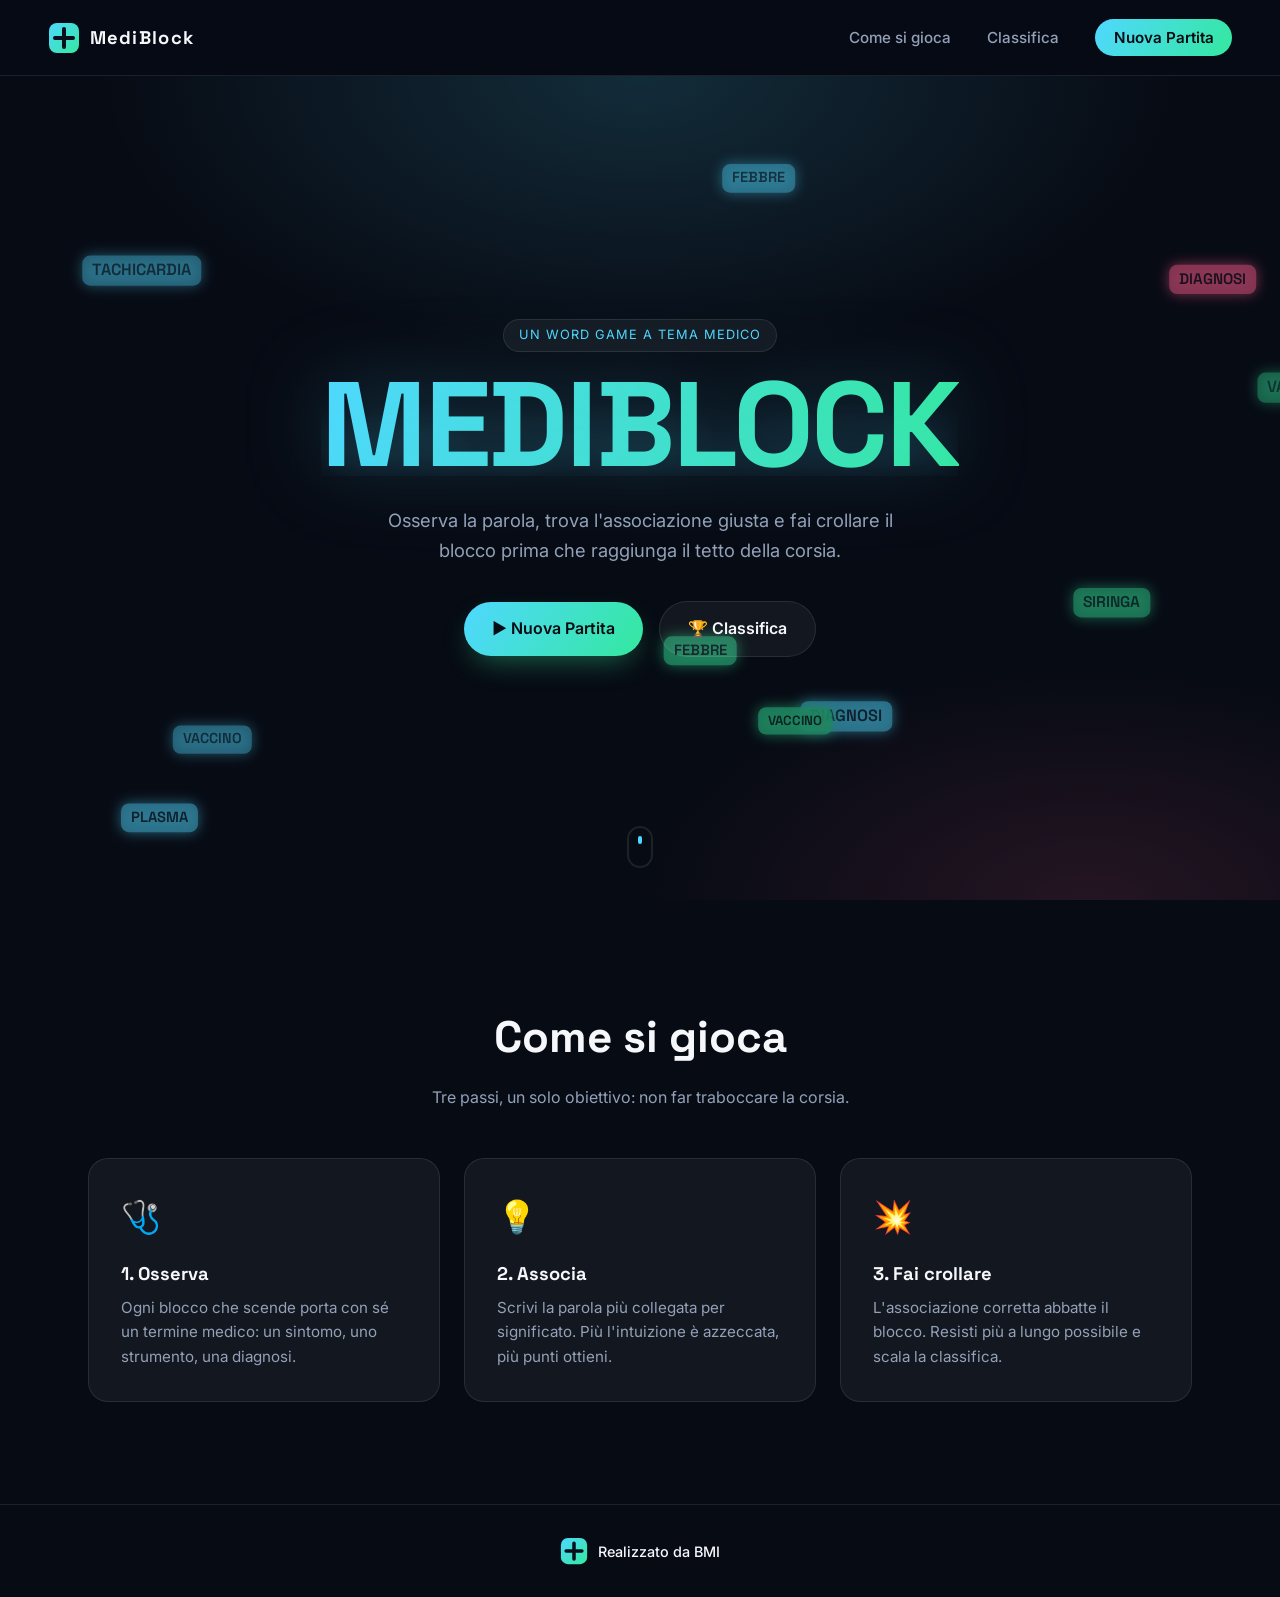
==== frontend/index.html @ cffa9c55 "Static version of frontend." ====
<!DOCTYPE html>
<html lang="it">

<head>
    <meta charset="UTF-8"> <!-- Charset declaration -->
    <meta name="viewport" content="width=device-width, initial-scale=1.0"> <!-- Specify the display on mobile -->
    <title>MediBlock</title>
    <!-- Description not necessary right now. 
    It will be usefull if the site will be published on web.
    This because the description appear in the browser below the page title -->
    <meta name="description" content="MediBlock: indovina l'associazione giusta e fai crollare i blocchi prima che raggiungano il tetto. Un word game a tema medico.">
    <!-- LINK TAG DEFINE A RELATIONSHIP BETWEEN THE DOCUMENT AND AN EXTERNAL RESOURCE-->
    <link rel="icon" href="./assets/logo.svg" type="image/svg+xml"> <!-- Favicon appear in the browser tab near the page title -->
    
    <!-- preconnet are useful to reduce the loading time. It allow to establish a connection with external resources.-->
    <link rel="preconnect" href="https://fonts.googleapis.com">
    <link rel="preconnect" href="https://fonts.gstatic.com" crossorigin> <!-- cross origin is necessary because the server send binary file not just css -->
    <link href="https://fonts.googleapis.com/css2?family=Space+Grotesk:wght@500;700&family=Inter:wght@400;500;600&display=swap" rel="stylesheet">

    <link rel="stylesheet" href="./css/style.css">
</head>

<body>

    <!-- Header & Navigation bar -->
    <header>
        <div class="brand">
            <img src="./assets/logo.svg" alt="" width="32" height="32"> MediBlock
        </div>

        <nav>
            <ul>
                <li><a href="#come-si-gioca">Come si gioca</a></li>
                <li><a href="scoreboard.html">Classifica</a></li>
                <li><a href="" class="btn-nav trigger-new-game">Nuova Partita</a></li>
            </ul>
        </nav>
    </header>

    <main>
        <!-- Hero section -->
        <section class="hero">
            <!-- Canvas tag is used to display graphics and draw animations -->
            <!-- aria-hidden is used to hide the element from screen reader -->
            <canvas id="blocks-canvas" aria-hidden="true"></canvas>

            <div class="hero-content">
                <p class="eyebrow">Un word game a tema medico</p>
                <h1 data-text="MediBlock">MediBlock</h1>
                <p class="tagline">
                    Osserva la parola, trova l'associazione giusta e fai crollare
                    il blocco prima che raggiunga il tetto della corsia.
                </p>

                <div class="cta-group">
                    <a href="#" class="btn btn-primary trigger-new-game">▶ Nuova Partita</a>
                    <a href="./scoreboard.html" class="btn btn-secondary">🏆 Classifica</a>
                </div>
            </div>

            <a href="#come-si-gioca" class="scroll-cue" aria-label="Scorri per saperne di più">
                <span></span>
            </a>
        </section>

        <!-- Pop up shown to insert the username and choose the difficult of the game -->
        <dialog id="game-settings">
            <!-- novalidate: native form validation are unreliable inside a <dialog>,
                 so validation is handled entirely in JS (see new-game-dialog.js) -->
            <form id="new-game-form" class="game-settings-form" novalidate>
                <button type="button" class="dialog-close" commandfor="game-settings" command="close" aria-label="Chiudi">✕</button>

                <h2>Nuova Partita</h2>
                <p class="dialog-sub">Inserisci il tuo nome e scegli la difficoltà per iniziare.</p>

                <div class="form-group">
                    <label for="username">Nome utente</label>
                    <input type="text" id="username" name="username" placeholder="Es. Marco">
                </div>

                <fieldset class="difficulty-group">
                    <legend>Difficoltà</legend>
                    <div class="difficulty-options">
                        <label class="difficulty-option">
                            <input type="radio" name="difficulty" value="FACILE" checked>
                            <span>🟢 Facile</span>
                        </label>

                        <label class="difficulty-option">
                            <input type="radio" name="difficulty" value="MEDIO">
                            <span>🟡 Medio</span>
                        </label>
                    </div>
                </fieldset>

                <p class="form-error" id="form-error" role="alert" hidden></p>

                <div class="dialog-actions">
                    <button type="button" class="btn btn-secondary" commandfor="game-settings" command="close">Annulla</button>
                    <button type="submit" class="btn btn-primary" id="start-game-btn">▶ Avvia Partita</button>
                </div>
            </form>
        </dialog>
        <!-- Sezione: regole del gioco -->
        <section id="come-si-gioca" class="how-to">
            <h2>Come si gioca</h2>
            <p class="section-sub">Tre passi, un solo obiettivo: non far traboccare la corsia.</p>

            <div class="cards">
                <article class="card">
                    <div class="card-icon">🩺</div>
                    <h3>1. Osserva</h3>
                    <p>Ogni blocco che scende porta con sé un termine medico: un sintomo, uno strumento, una diagnosi.</p>
                </article>

                <article class="card">
                    <div class="card-icon">💡</div>
                    <h3>2. Associa</h3>
                    <p>Scrivi la parola più collegata per significato. Più l'intuizione è azzeccata, più punti ottieni.</p>
                </article>

                <article class="card">
                    <div class="card-icon">💥</div>
                    <h3>3. Fai crollare</h3>
                    <p>L'associazione corretta abbatte il blocco. Resisti più a lungo possibile e scala la classifica.</p>
                </article>
            </div>
        </section>

    </main>


    <footer>
        <div class="footer-brand">
            <img src="./assets/logo.svg" alt="Logo BMI" width="28" height="28">
            <span>Realizzato da BMI</span>
        </div>
    </footer>
    <!-- Module type allow the import of others module -->
    <script type="module" src="./js/index.js"></script>
</body>
</html>
---- frontend/css/style.css ----
/* The root is a selector that targets the top-level element of a document.
This it the best way to declare global variable used with var().
Every property that starts with -- is a custom property */
:root {
    --bg-primary: #070b14;
    --bg-secondary: #0d1424;
    --surface: rgba(255, 255, 255, 0.05);
    --surface-hover: rgba(255, 255, 255, 0.09);
    --border: rgba(255, 255, 255, 0.09);

    --text-primary: #f5f7fb;
    --text-muted: #93a1b8;

    --accent-cyan: #4fd8ff;
    --accent-green: #34e89e;
    --accent-pink: #ff5d8f;
    /* Linear gradient is ad image generated*/
    --gradient-brand: linear-gradient(120deg, var(--accent-cyan), var(--accent-green));
    --gradient-warm: linear-gradient(120deg, var(--accent-pink), var(--accent-cyan));

    --font-display: 'Space Grotesk', 'Montserrat', sans-serif;
    --font-body: 'Inter', sans-serif;

    --header-height: 76px;
}

/* Universal selector applied to all elements */
* {
    box-sizing: border-box;
    /* In this case width and height properties include padding, border or margin */
}

/* define the scrolling when is triggered by a navigation.
e.g. <a href="#"> */
html {
    scroll-behavior: smooth;
}

@media (prefers-reduced-motion: reduce) {
    html {
        scroll-behavior: auto;
    }
}

body {
    margin: 0;
    background: var(--bg-primary); /* Define the background color */
    color: var(--text-primary); /* Define the foregrond color */
    font-family: var(--font-body);
    line-height: 1.6; /* Define the height of a line box. Used to separate text line */
    overflow-x: hidden;
}

img {
    max-width: 100%;
    display: block; /* display an image as a block element starting a new line */
}

a {
    color: inherit;
    text-decoration: none;
}

/* =================================================================
   Header & Navigazione
   ================================================================= */

header {
    position: sticky; /* Positioned according to the normal flow. It switches between absolute and relative */
    top: 0;
    z-index: 100;

    height: var(--header-height);
    /* Used to create a 1D flexible layout */
    display: flex;
    align-items: center;
    justify-content: space-between;
    /* clamp is used to define range between two value */
    padding: 0 clamp(1.25rem, 4vw, 3rem);

    background: rgba(7, 11, 20, 0.6);
    /* Used to blur the background */
    backdrop-filter: blur(14px);
    -webkit-backdrop-filter: blur(14px);

    border-bottom: 1px solid var(--border);
}

.brand {
    display: flex;
    align-items: center;
    gap: 0.6rem;
    font-family: var(--font-display);
    font-weight: 1000;
    font-size: 1.15rem;
    letter-spacing: 0.07em;
}

nav ul {
    display: flex;
    align-items: center;
    gap: clamp(1rem, 3vw, 2.25rem);
    list-style: none;
    margin: 0;
    padding: 0;
}

nav a {
    font-size: 0.95rem;
    font-weight: 500;
    color: var(--text-muted);
    transition: color 0.2s ease;
    position: relative;
}

/* Create a pseudo-element as inline box that is the child of the selected element */
nav a:not(.btn-nav)::after {
    content: '';
    /* Positioned relative to its closest text box */
    position: absolute;
    left: 0;
    bottom: -6px;
    width: 0;
    height: 2px;
    background: var(--gradient-brand);
    transition: width 0.25s ease;
}

/* Used to select the element when moving over it */
nav a:not(.btn-nav):hover {
    color: var(--text-primary);
}

nav a:not(.btn-nav):hover::after {
    width: 100%;
}

nav a.btn-nav {
    color: var(--bg-primary);
    background: var(--gradient-brand);
    padding: 0.55rem 1.15rem;
    border-radius: 999px;
    font-weight: 600;
    transition: transform 0.2s ease, box-shadow 0.2s ease;
}

nav a.btn-nav:hover {
    transform: translateY(-2px);
    box-shadow: 0 10px 24px -8px rgba(79, 216, 255, 0.55);
}

/* =================================================================
   Responsive
   ================================================================= */

@media (max-width: 640px) {
    nav ul {
        gap: 1rem;
    }

    nav a:not(.btn-nav) {
        display: none;
    }
}

/* ====================================================
        Button to return to the previous page
 ======================================================*/
header .btn-back {
    display: inline-flex;
    align-items: center;
    justify-content: center;
    width: 2.5rem;
    height: 2.5rem;
    font-weight: 600;
    font-size: 1.2rem;
    line-height: 1;
    color: var(--text-primary);
    background-color: var(--surface);
    border: 1px solid var(--border);
    border-radius: 50%;
    cursor: pointer;
    transition: transform 0.2s ease, background 0.2s ease, border-color 0.2s ease, color 0.2s ease;
}

header .btn-back:hover {
    color: var(--accent-cyan);
    background-color: var(--surface-hover);
    border-color: rgba(79, 216, 255, 0.4);
    transform: translateX(-3px);
}

/* Used for tab key navigation */
header .btn-back:focus-visible {
    outline: 2px solid var(--accent-cyan);
    outline-offset: 2px;
}

/* =================================================================
    Main section
   ================================================================= */

main {
    display: block;
}

.hero {
    position: relative;
    min-height: calc(100svh - var(--header-height));
    display: flex;
    align-items: center;
    justify-content: center;
    text-align: center;
    padding: 3rem 1.5rem;
    overflow: hidden;
    background:
        radial-gradient(60% 50% at 50% 0%, rgba(79, 216, 255, 0.16), transparent 70%),
        radial-gradient(50% 40% at 85% 100%, rgba(255, 93, 143, 0.12), transparent 70%),
        var(--bg-primary);
}

#blocks-canvas {
    position: absolute;
    inset: 0;
    width: 100%;
    height: 100%;
    opacity: 0.55;
    pointer-events: none;
}

.hero-content {
    position: relative;
    z-index: 2;
    max-width: 46rem;
}

.eyebrow {
    display: inline-block;
    margin: 0 0 1rem;
    padding: 0.35rem 0.9rem;
    border: 1px solid var(--border);
    border-radius: 999px;
    background: var(--surface);
    font-size: 0.8rem;
    letter-spacing: 0.08em;
    text-transform: uppercase;
    color: var(--accent-cyan);
}

h1 {
    font-family: var(--font-display);
    font-weight: 700;
    text-transform: uppercase;
    font-size: clamp(3rem, 11vw, 7.5rem);
    line-height: 0.95;
    margin: 0;
    letter-spacing: -0.02em;
    background: var(--gradient-brand);
    background-clip: text;
    -webkit-background-clip: text;
    -webkit-text-fill-color: transparent;
    position: relative;
    filter: drop-shadow(0 0 40px rgba(79, 216, 255, 0.25));
}

h1::before {
    content: attr(data-text);
    position: absolute;
    inset: 0;
    z-index: -1;
    background: none;
    color: rgba(79, 216, 255, 0.35);
    -webkit-text-fill-color: rgba(79, 216, 255, 0.35);
    filter: blur(22px);
    transform: translateY(10%) scaleY(0.7);
    -webkit-mask-image: linear-gradient(180deg, rgba(0, 0, 0, 0) 0%, rgba(0, 0, 0, 0.8) 100%);
    mask-image: linear-gradient(180deg, rgba(0, 0, 0, 0) 0%, rgba(0, 0, 0, 0.8) 100%);
}

.tagline {
    margin: 1.5rem auto 0;
    max-width: 34rem;
    color: var(--text-muted);
    font-size: clamp(1rem, 1.6vw, 1.15rem);
}

.cta-group {
    display: flex;
    flex-wrap: wrap;
    align-items: center;
    justify-content: center;
    gap: 1rem;
    margin-top: 2.25rem;
}

.scroll-cue {
    position: absolute;
    bottom: 2rem;
    left: 50%;
    transform: translateX(-50%);
    width: 26px;
    height: 42px;
    border: 2px solid var(--border);
    border-radius: 999px;
    z-index: 2;
}

.scroll-cue span {
    position: absolute;
    top: 8px;
    left: 50%;
    width: 4px;
    height: 8px;
    margin-left: -2px;
    border-radius: 999px;
    background: var(--accent-cyan);
    animation: scroll-cue 1.6s ease-in-out infinite;
}

@keyframes scroll-cue {
    0% {
        opacity: 1;
        transform: translateY(0);
    }

    70% {
        opacity: 0;
        transform: translateY(14px);
    }

    100% {
        opacity: 0;
        transform: translateY(0);
    }
}

/* =================================================================
   Motion preference
   ================================================================= */

@media (prefers-reduced-motion: reduce) {
    .scroll-cue span {
        animation: none;
    }
}

/* =================================================================
   Bottoni riutilizzabili (hero, dialog, ...)
   ================================================================= */

.btn {
    display: inline-flex;
    align-items: center;
    gap: 0.5rem;
    padding: 0.9rem 1.75rem;
    border-radius: 999px;
    font-weight: 600;
    font-size: 1rem;
    transition: transform 0.2s ease, box-shadow 0.2s ease, background 0.2s ease;
}

.btn-primary {
    color: var(--bg-primary);
    background: var(--gradient-brand);
    box-shadow: 0 12px 30px -10px rgba(52, 232, 158, 0.45);
}

.btn-primary:hover {
    transform: translateY(-3px);
    box-shadow: 0 16px 34px -8px rgba(52, 232, 158, 0.6);
}

.btn-secondary {
    color: var(--text-primary);
    background: var(--surface);
    border: 1px solid var(--border);
}

.btn-secondary:hover {
    background: var(--surface-hover);
    transform: translateY(-3px);
}

/* =================================================================
   Popup Nuova Partita
   ================================================================= */

dialog#game-settings {
    width: min(28rem, 90vw);
    padding: 0;
    border: 1px solid var(--border);
    border-radius: 20px;
    background: var(--bg-secondary);
    color: var(--text-primary);
}

dialog#game-settings::backdrop {
    background: rgba(7, 11, 20, 0.75);
    backdrop-filter: blur(4px);
}

.game-settings-form {
    position: relative;
    display: flex;
    flex-direction: column;
    gap: 1.25rem;
    padding: 2rem;
}

.game-settings-form h2 {
    font-family: var(--font-display);
    margin: 0;
    font-size: 1.5rem;
}

.dialog-sub {
    margin: -0.75rem 0 0;
    color: var(--text-muted);
    font-size: 0.9rem;
}

.dialog-close {
    position: absolute;
    top: 1rem;
    right: 1rem;
    width: 2rem;
    height: 2rem;
    display: inline-flex;
    align-items: center;
    justify-content: center;
    background: var(--surface);
    border: 1px solid var(--border);
    border-radius: 50%;
    color: var(--text-muted);
    cursor: pointer;
    transition: color 0.2s ease, background 0.2s ease;
}

.dialog-close:hover {
    color: var(--text-primary);
    background: var(--surface-hover);
}

.form-group {
    display: flex;
    flex-direction: column;
    gap: 0.5rem;
}

.form-group label {
    font-size: 0.9rem;
    font-weight: 600;
    color: var(--text-muted);
}

.form-group input[type="text"] {
    padding: 0.75rem 1rem;
    border-radius: 12px;
    border: 1px solid var(--border);
    background: var(--surface);
    color: var(--text-primary);
    font-family: var(--font-body);
    font-size: 1rem;
    outline: none;
    transition: border-color 0.2s ease, background 0.2s ease;
}

.form-group input[type="text"]:focus {
    border-color: var(--accent-cyan);
    background: var(--surface-hover);
}

.difficulty-group {
    padding: 0;
    border: none;
    margin: 0;
    display: flex;
    flex-direction: column;
    gap: 0.5rem;
}

.difficulty-group legend {
    padding: 0;
    font-size: 0.9rem;
    font-weight: 600;
    color: var(--text-muted);
}

.difficulty-options {
    display: flex;
    gap: 0.75rem;
}

.difficulty-option {
    flex: 1;
    display: flex;
    align-items: center;
    justify-content: center;
    gap: 0.4rem;
    padding: 0.75rem 1rem;
    border-radius: 12px;
    border: 1px solid var(--border);
    background: var(--surface);
    cursor: pointer;
    font-weight: 500;
    transition: border-color 0.2s ease, background 0.2s ease;
}

.difficulty-option:has(input:checked) {
    border-color: var(--accent-cyan);
    background: var(--surface-hover);
}

.difficulty-option input {
    accent-color: var(--accent-cyan);
}

.form-error {
    margin: 0;
    padding: 0.6rem 0.9rem;
    border-radius: 10px;
    background: rgba(255, 93, 143, 0.12);
    border: 1px solid rgba(255, 93, 143, 0.4);
    color: var(--accent-pink);
    font-size: 0.85rem;
}

.dialog-actions {
    display: flex;
    justify-content: flex-end;
    gap: 0.75rem;
    margin-top: 0.5rem;
}

/* =================================================================
   Popup Game Over
   ================================================================= */

dialog#game-over {
    width: min(28rem, 90vw);
    padding: 0;
    border: 1px solid var(--border);
    border-radius: 20px;
    background: var(--bg-secondary);
    color: var(--text-primary);
}

dialog#game-over::backdrop {
    background: rgba(7, 11, 20, 0.75);
    backdrop-filter: blur(4px);
}

.game-over-content {
    display: flex;
    flex-direction: column;
    gap: 1.25rem;
    padding: 2rem;
}

.game-over-content h2 {
    font-family: var(--font-display);
    margin: 0;
    font-size: 1.5rem;
    color: var(--accent-pink);
}

.game-over-score {
    margin: 0;
    color: var(--text-primary);
}

.game-over-score strong {
    color: var(--accent-cyan);
}

/* =================================================================
   Come si gioca
   ================================================================= */

.how-to {
    max-width: 72rem;
    margin: 0 auto;
    padding: clamp(4rem, 8vw, 7rem) 1.5rem;
    text-align: center;
}

.how-to h2 {
    font-family: var(--font-display);
    font-size: clamp(1.9rem, 4vw, 2.75rem);
    margin: 0 0 0.75rem;
}

.section-sub {
    color: var(--text-muted);
    margin: 0 0 3rem;
}

.cards {
    display: grid;
    grid-template-columns: repeat(auto-fit, minmax(15rem, 1fr));
    gap: 1.5rem;
    text-align: left;
}

.card {
    padding: 2rem;
    background: var(--surface);
    border: 1px solid var(--border);
    border-radius: 20px;
    transition: transform 0.25s ease, border-color 0.25s ease, background 0.25s ease;
}

.card:hover {
    transform: translateY(-6px);
    border-color: rgba(79, 216, 255, 0.4);
    background: var(--surface-hover);
}

.card-icon {
    font-size: 2rem;
    margin-bottom: 1rem;
}

.card h3 {
    font-family: var(--font-display);
    margin: 0 0 0.5rem;
    font-size: 1.15rem;
}

.card p {
    margin: 0;
    color: var(--text-muted);
    font-size: 0.95rem;
}

/* ================================================
        Scoreboard
    =============================================== */
.scoreboard {
    position: relative;
    display: flex;
    flex-direction: column;
    align-items: center;
    justify-content: flex-start;
    align-content: center;
    min-height: 100vh;
    padding: clamp(4rem, 8vw, 6rem) 1.5rem 4rem;
    gap: 2.5rem;
}

#users-scoreboard {
    width: 100%;
    max-width: 40rem;
    display: flex;
    flex-direction: column;
    gap: 0.75rem;
}

.scoreboard-row {
    display: flex;
    align-items: center;
    gap: 1rem;
    padding: 0.9rem 1.25rem;
    background: var(--surface);
    border: 1px solid var(--border);
    border-radius: 14px;
    font-family: var(--font-body);
    opacity: 0;
    transform: translateY(10px);
    animation: row-in 0.35s ease forwards;
    transition: transform 0.2s ease, border-color 0.2s ease, background 0.2s ease;
}

.scoreboard-row:hover {
    transform: translateY(-3px);
    border-color: rgba(79, 216, 255, 0.4);
    background: var(--surface-hover);
}

@keyframes row-in {
    to {
        opacity: 1;
        transform: translateY(0);
    }
}

.scoreboard-row .posizione {
    width: 2.25rem;
    flex-shrink: 0;
    font-family: var(--font-display);
    font-weight: 700;
    font-size: 1.1rem;
    text-align: center;
    color: var(--text-muted);
}

.scoreboard-row .avatar {
    display: inline-flex;
    align-items: center;
    justify-content: center;
    width: 2.25rem;
    height: 2.25rem;
    flex-shrink: 0;
    border-radius: 50%;
    background: var(--gradient-brand);
    color: var(--bg-primary);
    font-family: var(--font-display);
    font-weight: 700;
    font-size: 0.9rem;
}

.scoreboard-row .nome {
    flex: 1;
    font-weight: 500;
}

.scoreboard-row .punti {
    font-family: var(--font-display);
    font-weight: 700;
    color: var(--accent-cyan);
}

/* Evidenzia il podio */
.scoreboard-row.rank-1 {
    border-color: rgba(255, 215, 0, 0.5);
    background: linear-gradient(120deg, rgba(255, 215, 0, 0.12), var(--surface));
}

.scoreboard-row.rank-2 {
    border-color: rgba(192, 192, 192, 0.5);
    background: linear-gradient(120deg, rgba(192, 192, 192, 0.1), var(--surface));
}

.scoreboard-row.rank-3 {
    border-color: rgba(205, 127, 50, 0.5);
    background: linear-gradient(120deg, rgba(205, 127, 50, 0.12), var(--surface));
}

.scoreboard-empty {
    color: var(--text-muted);
    text-align: center;
}

@media (prefers-reduced-motion: reduce) {
    .scoreboard-row {
        opacity: 1;
        transform: none;
        animation: none;
    }
}

/* =================================================================
   Footer
   ================================================================= */

footer {
    display: flex;
    flex-wrap: wrap;
    align-items: center;
    justify-content: center;
    gap: 1rem;
    padding: 2rem clamp(1.25rem, 4vw, 3rem);
    border-top: 1px solid var(--border);
    color: var(--text-muted);
    font-size: 0.9rem;
}

.footer-brand {
    display: flex;
    align-items: center;
    gap: 0.6rem;
    color: var(--text-primary);
    font-weight: 500;
}

.footer-note {
    margin: 0;
}

/* ================================================
        Gameboard
    =============================================== */

.score-section {
    position: relative;
    display: flex;
    flex-direction: column;
    align-items: center;
    justify-content: center;
    gap: 0.6rem;
    padding: clamp(2rem, 6vw, 3rem) 1.5rem 0;
}

.level-badge {
    margin: 0;
    padding: 0.3rem 1rem;
    font-size: 0.8rem;
    letter-spacing: 0.06em;
    text-transform: uppercase;
    color: var(--text-muted);
    background: var(--surface);
    border: 1px solid var(--border);
    border-radius: 999px;
}

/* Il badge del punteggio riusa il ritmo dell'eyebrow/pill,
   ma sovrascrive l'h1 "hero" (gradiente enorme) con una
   variante compatta in accent-cyan, come i punti in classifica */
.score-section h1 {
    margin: 0;
    padding: 0.65rem 2rem;
    font-size: clamp(1.5rem, 4vw, 2.25rem);
    letter-spacing: 0.04em;
    background: var(--surface);
    background-clip: border-box;
    -webkit-background-clip: border-box;
    color: var(--accent-cyan);
    -webkit-text-fill-color: var(--accent-cyan);
    border: 1px solid var(--border);
    border-radius: 999px;
    filter: none;
}

.score-section h1::before {
    content: none;
}

.game-section {
    position: relative;
    display: flex;
    flex-direction: column;
    align-items: center;
    gap: 1.5rem;
    min-height: calc(100svh - var(--header-height));
    padding: clamp(1.5rem, 4vw, 2.5rem) clamp(1.25rem, 4vw, 3rem) clamp(2rem, 4vw, 3rem);
}

.gameboard {
    display: block;
    width: min(100%, 72rem);
    flex: 1 1 0;
    aspect-ratio: var(--aspect, 3);
    min-height: 22rem;
    background: var(--surface);
    border: 1px solid var(--border);
    border-radius: 20px;
    box-shadow: 0 20px 45px -20px rgba(0, 0, 0, 0.5);
}

.words-form {
    display: flex;
    flex-wrap: wrap;
    gap: 0.75rem;
    width: min(100%, 72rem);
}

.words-form input[type="text"] {
    flex: 1 1 12rem;
    padding: 0.9rem 1.25rem;
    border-radius: 999px;
    border: 1px solid var(--border);
    background: var(--surface);
    color: var(--text-primary);
    font-family: var(--font-body);
    font-size: 1rem;
    outline: none;
    transition: border-color 0.2s ease, background 0.2s ease;
}

.words-form input[type="text"]:disabled {
    opacity: 0.55;
    cursor: not-allowed;
}

.words-form input[type="text"]:focus {
    border-color: var(--accent-cyan);
    background: var(--surface-hover);
}
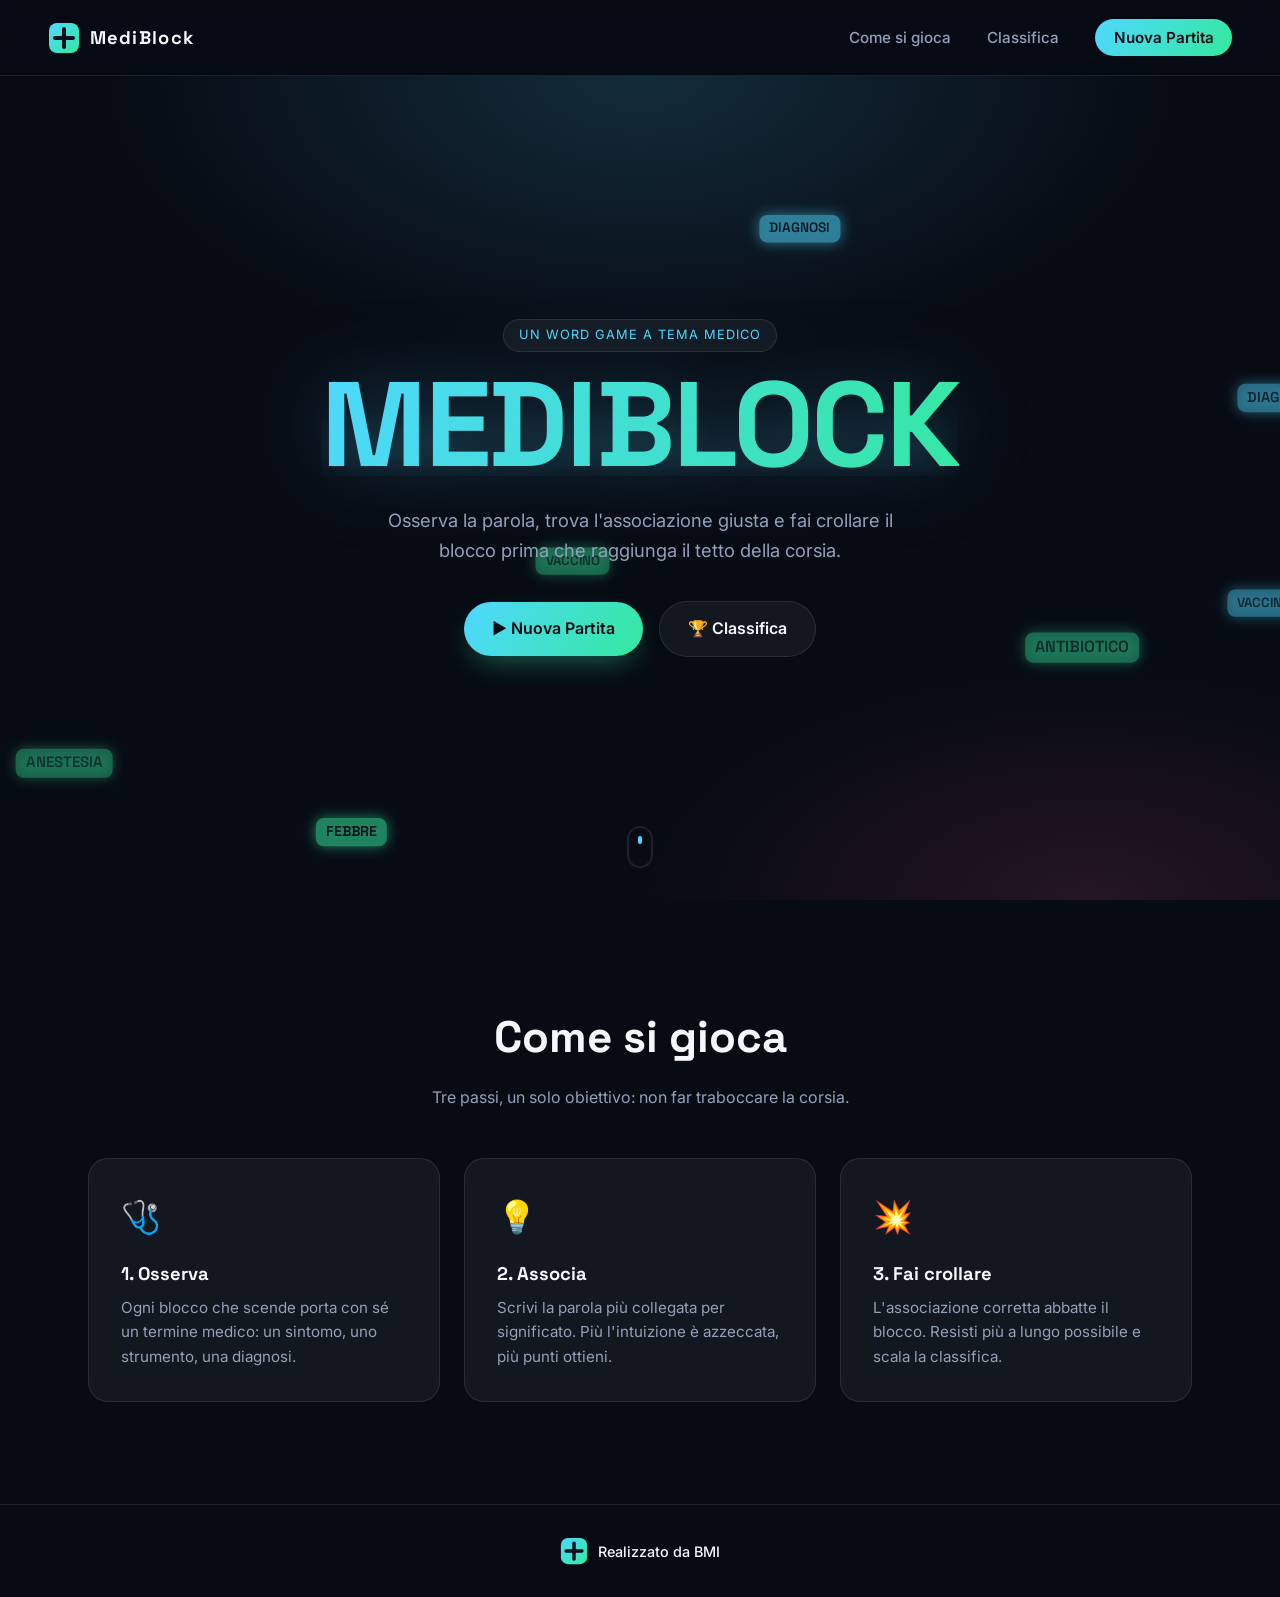
==== commit 92aabb2e: "Removal of blocks and gravity effect" ====
--- a/frontend/index.html
+++ b/frontend/index.html
@@ -87,8 +87,8 @@
                         </label>
 
                         <label class="difficulty-option">
-                            <input type="radio" name="difficulty" value="MEDIO">
-                            <span>🟡 Medio</span>
+                            <input type="radio" name="difficulty" value="DIFFICILE">
+                            <span>🔴 Difficile</span>
                         </label>
                     </div>
                 </fieldset>
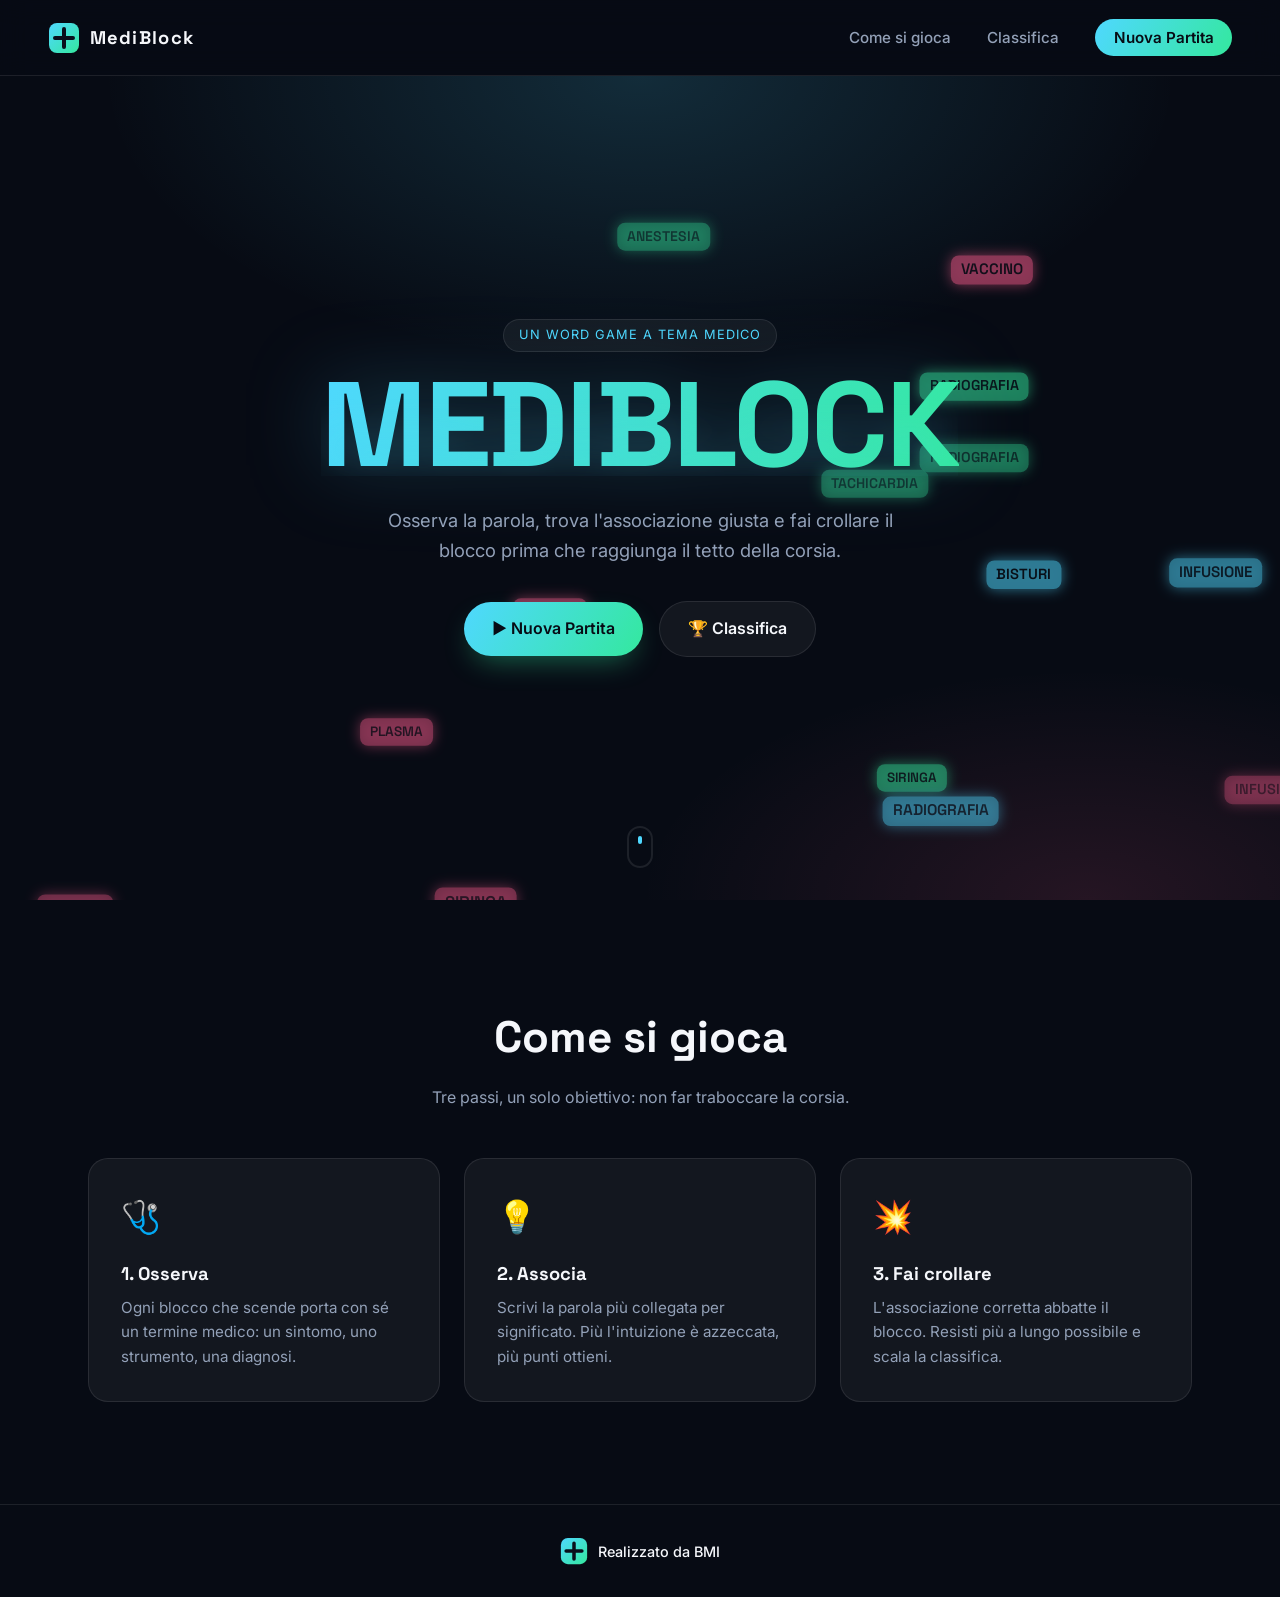
==== commit e91e22d5: "Refactoring backend folder tree. Containerized the backend." ====
--- a/frontend/index.html
+++ b/frontend/index.html
@@ -31,7 +31,7 @@
         <nav>
             <ul>
                 <li><a href="#come-si-gioca">Come si gioca</a></li>
-                <li><a href="scoreboard.html">Classifica</a></li>
+                <li><a href="scoreboard.html" class="trigger-scoreboard">Classifica</a></li>
                 <li><a href="" class="btn-nav trigger-new-game">Nuova Partita</a></li>
             </ul>
         </nav>
@@ -54,7 +54,7 @@
 
                 <div class="cta-group">
                     <a href="#" class="btn btn-primary trigger-new-game">▶ Nuova Partita</a>
-                    <a href="./scoreboard.html" class="btn btn-secondary">🏆 Classifica</a>
+                    <a href="./scoreboard.html" class="btn btn-secondary trigger-scoreboard">🏆 Classifica</a>
                 </div>
             </div>
 
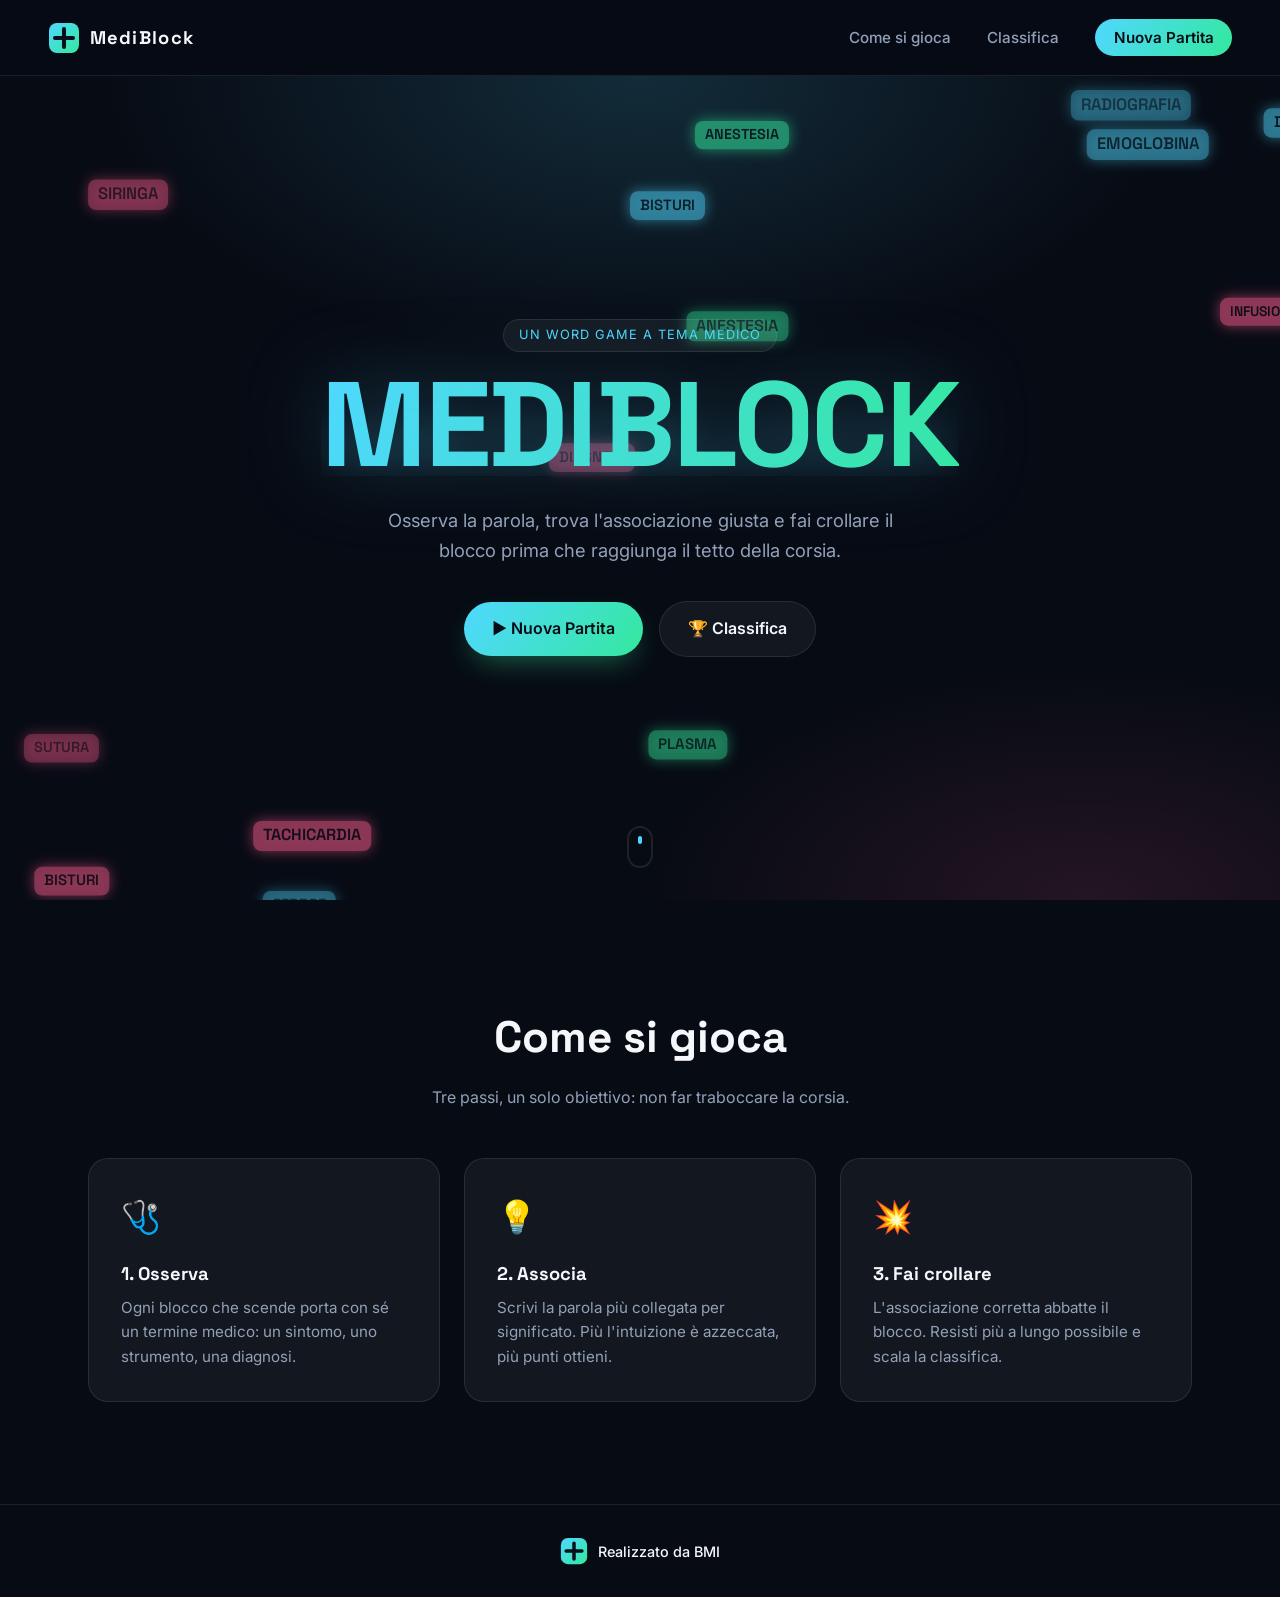
==== commit ffa3545d: "Backend and frontend connected for start game" ====
--- a/frontend/index.html
+++ b/frontend/index.html
@@ -82,12 +82,12 @@
                     <legend>Difficoltà</legend>
                     <div class="difficulty-options">
                         <label class="difficulty-option">
-                            <input type="radio" name="difficulty" value="FACILE" checked>
+                            <input type="radio" name="difficulty" value="facile" checked>
                             <span>🟢 Facile</span>
                         </label>
 
                         <label class="difficulty-option">
-                            <input type="radio" name="difficulty" value="DIFFICILE">
+                            <input type="radio" name="difficulty" value="difficile">
                             <span>🔴 Difficile</span>
                         </label>
                     </div>
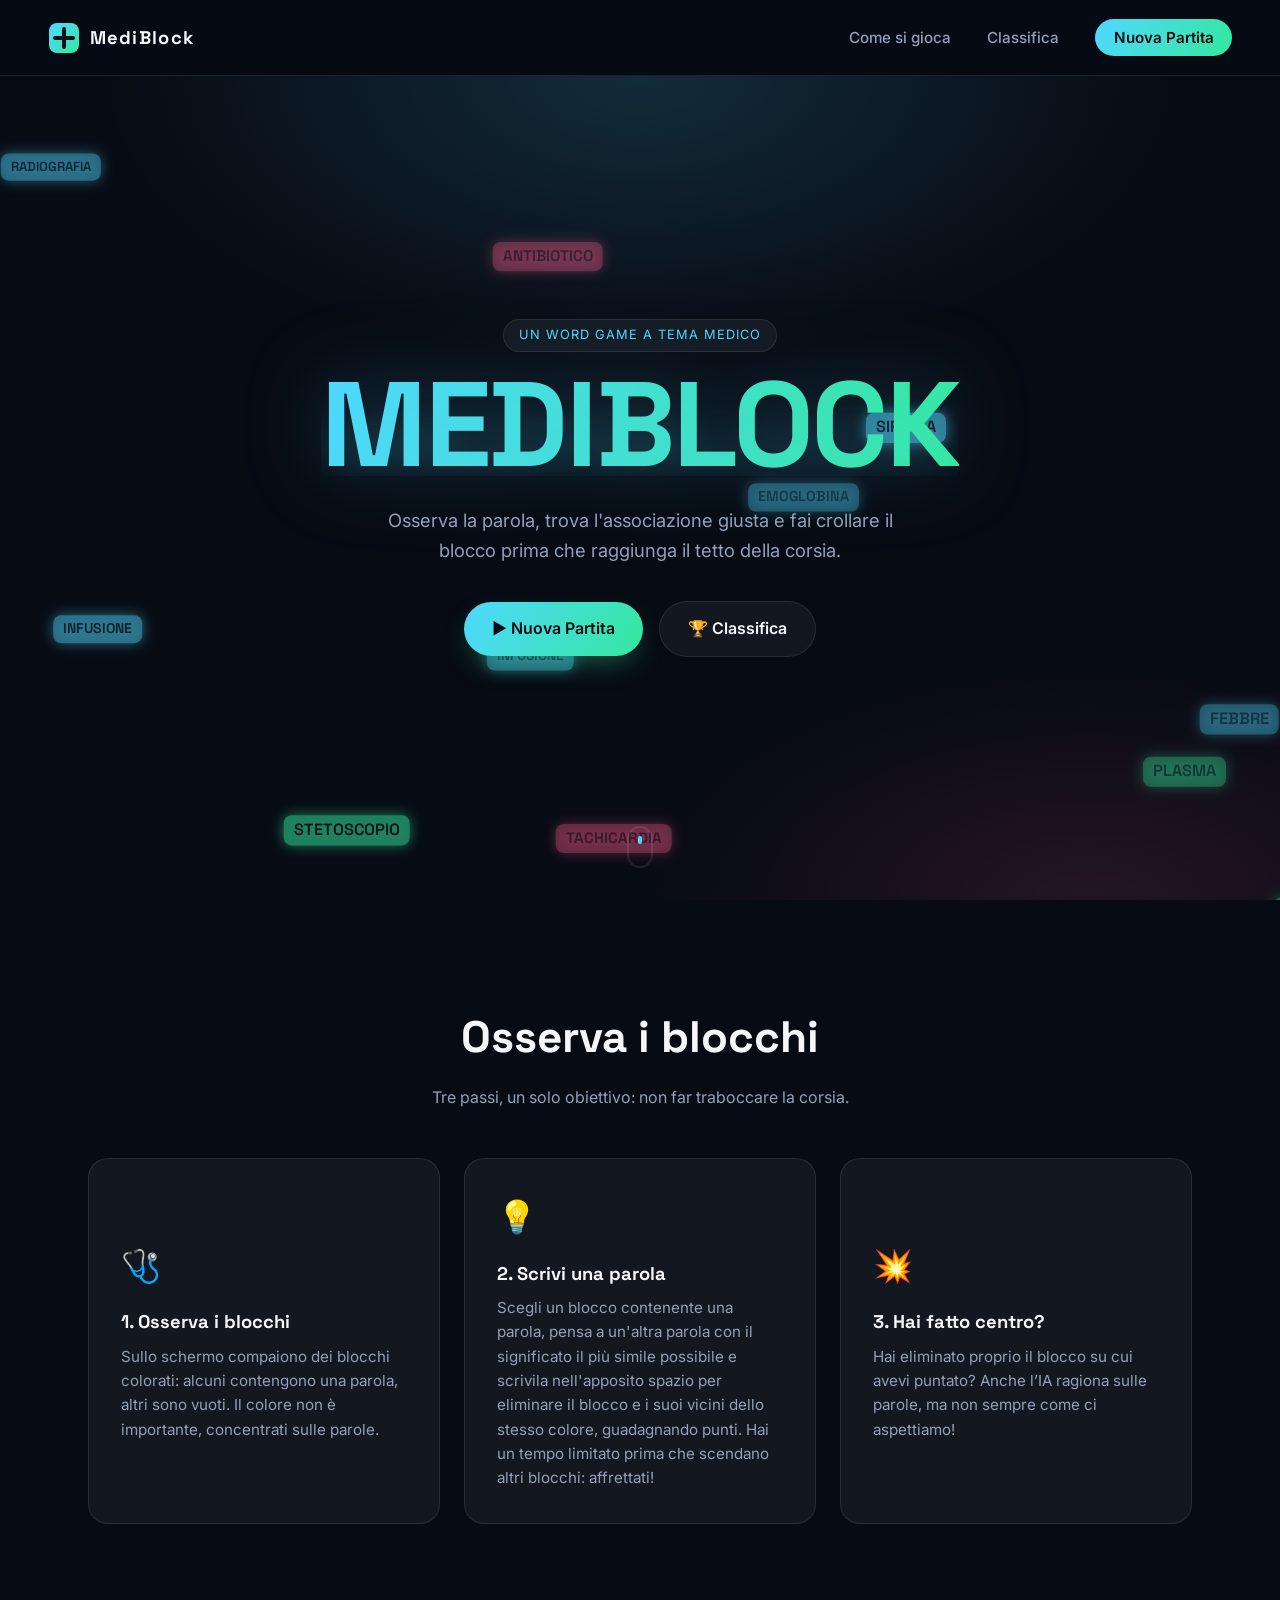
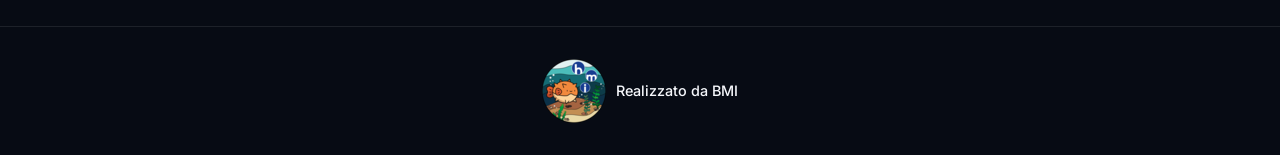
==== commit 5a803395: "Changed cards. Added BMI icon. Deleting a word by typing the word itself is prohibited." ====
--- a/frontend/index.html
+++ b/frontend/index.html
@@ -103,26 +103,30 @@
         </dialog>
         <!-- Sezione: regole del gioco -->
         <section id="come-si-gioca" class="how-to">
-            <h2>Come si gioca</h2>
+            <h2>Osserva i blocchi</h2>
             <p class="section-sub">Tre passi, un solo obiettivo: non far traboccare la corsia.</p>
 
             <div class="cards">
                 <article class="card">
                     <div class="card-icon">🩺</div>
-                    <h3>1. Osserva</h3>
-                    <p>Ogni blocco che scende porta con sé un termine medico: un sintomo, uno strumento, una diagnosi.</p>
+                    <h3>1. Osserva i blocchi</h3>
+                    <p>Sullo schermo compaiono dei blocchi colorati: alcuni contengono una parola, altri sono vuoti.
+Il colore non è importante, concentrati sulle parole.</p>
                 </article>
 
                 <article class="card">
                     <div class="card-icon">💡</div>
-                    <h3>2. Associa</h3>
-                    <p>Scrivi la parola più collegata per significato. Più l'intuizione è azzeccata, più punti ottieni.</p>
+                    <h3>2. Scrivi una parola</h3>
+                    <p>Scegli un blocco contenente una parola, pensa a un'altra parola con il significato il più simile possibile e scrivila nell'apposito spazio per eliminare il blocco e i suoi vicini dello stesso colore, guadagnando punti.
+                        Hai un tempo limitato prima che scendano altri blocchi: affrettati!
+                    </p>
                 </article>
 
                 <article class="card">
                     <div class="card-icon">💥</div>
-                    <h3>3. Fai crollare</h3>
-                    <p>L'associazione corretta abbatte il blocco. Resisti più a lungo possibile e scala la classifica.</p>
+                    <h3>3. Hai fatto centro?</h3>
+                    <p>Hai eliminato proprio il blocco su cui avevi puntato? 
+                        Anche l’IA ragiona sulle parole, ma non sempre come ci aspettiamo!</p>
                 </article>
             </div>
         </section>
@@ -132,7 +136,7 @@
 
     <footer>
         <div class="footer-brand">
-            <img src="./assets/logo.svg" alt="Logo BMI" width="28" height="28">
+            <img src="./assets/logo_bmi.png" alt="Logo BMI" width="64" height="64">
             <span>Realizzato da BMI</span>
         </div>
     </footer>
--- a/frontend/css/style.css
+++ b/frontend/css/style.css
@@ -474,13 +474,11 @@
     padding: 0;
     border: none;
     margin: 0;
-    display: flex;
-    flex-direction: column;
-    gap: 0.5rem;
 }
 
 .difficulty-group legend {
     padding: 0;
+    margin: 0 0 0.5rem;
     font-size: 0.9rem;
     font-weight: 600;
     color: var(--text-muted);
@@ -603,6 +601,9 @@
 }
 
 .card {
+    display: flex;
+    flex-direction: column;
+    justify-content: center;
     padding: 2rem;
     background: var(--surface);
     border: 1px solid var(--border);
@@ -646,6 +647,24 @@
     min-height: 100vh;
     padding: clamp(4rem, 8vw, 6rem) 1.5rem 4rem;
     gap: 2.5rem;
+}
+
+.scoreboard-filter {
+    display: flex;
+    justify-content: center;
+}
+
+.scoreboard-filter .difficulty-group legend {
+    text-align: center;
+}
+
+.scoreboard-filter .difficulty-options {
+    justify-content: center;
+}
+
+.scoreboard-filter .difficulty-option {
+    flex: 0 0 auto;
+    padding: 0.6rem 1.25rem;
 }
 
 #users-scoreboard {
@@ -825,6 +844,35 @@
     content: none;
 }
 
+/* Traccia + riempimento del livello di guardia della torre: il colore
+   caldo (accent-pink) riprende quello del dialog di game over, così la
+   barra si legge come lo stesso avviso di "pericolo" prima ancora che
+   scatti il popup. */
+.progress-bar-container {
+    width: min(100%, 72rem);
+    margin: 0 auto;
+    padding: 0 clamp(1.25rem, 4vw, 3rem);
+}
+
+.progress-bar {
+    height: 0.7rem;
+    background: var(--surface);
+    border: 1px solid var(--border);
+    border-radius: 999px;
+    overflow: hidden;
+    box-shadow: inset 0 1px 3px rgba(0, 0, 0, 0.4);
+}
+
+.progress-bar::before {
+    content: "";
+    display: block;
+    height: 100%;
+    width: var(--progress, 0%);
+    background: var(--gradient-warm);
+    border-radius: inherit;
+    transition: width 0.3s ease;
+}
+
 .game-section {
     position: relative;
     display: flex;
